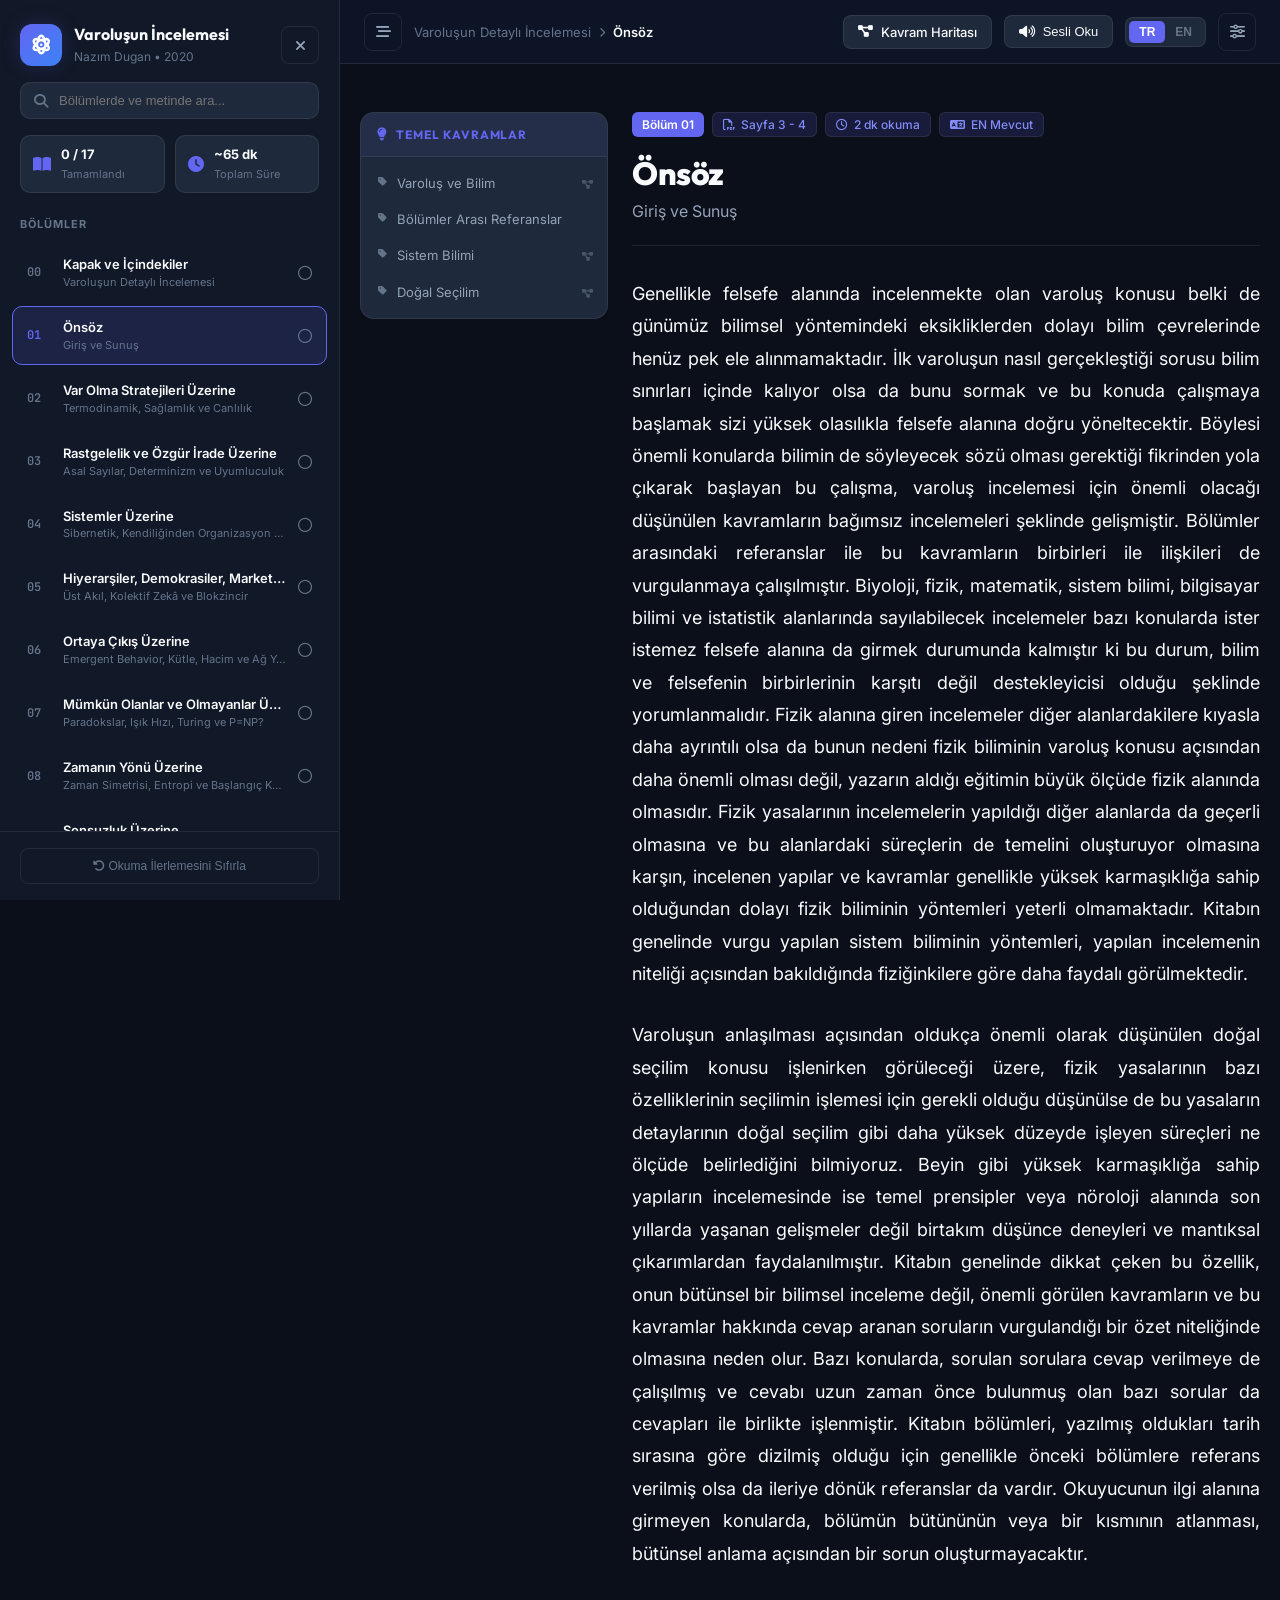
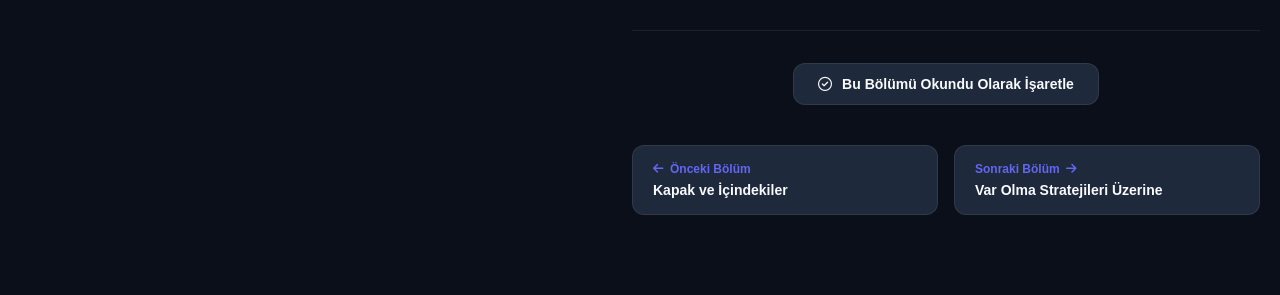
==== index.html @ cb20a388 "Add files via upload" ====
<!DOCTYPE html>
<html lang="tr" data-theme="dark" data-font="sans" data-width="standard">
<head>
  <meta charset="UTF-8">
  <meta name="viewport" content="width=device-width, initial-scale=1.0">
  <title>Varoluşun Detaylı İncelemesi — İnteraktif Okuyucu</title>

  <!-- Google Fonts -->
  <link rel="preconnect" href="https://fonts.googleapis.com">
  <link rel="preconnect" href="https://fonts.gstatic.com" crossorigin>
  <link href="https://fonts.googleapis.com/css2?family=Inter:wght@300;400;500;600;700&family=Literata:ital,wght@0,300;0,400;0,600;0,700;1,400&family=Outfit:wght@400;500;600;700;800&family=JetBrains+Mono:wght@400;500&display=swap" rel="stylesheet">
  
  <!-- FontAwesome Icons -->
  <link rel="stylesheet" href="https://cdnjs.cloudflare.com/ajax/libs/font-awesome/6.4.0/css/all.min.css">

  <link rel="stylesheet" href="style.css">
</head>
<body>

  <!-- Top Progress Bar -->
  <div id="read-progress-bar" class="read-progress-bar"></div>

  <div class="app-layout">
    <!-- Sidebar Navigation -->
    <aside id="sidebar" class="sidebar">
      <div class="sidebar-header">
        <div class="brand">
          <div class="brand-icon"><i class="fa-solid fa-atom"></i></div>
          <div class="brand-text">
            <h2>Varoluşun İncelemesi</h2>
            <span>Nazım Dugan &bull; 2020</span>
          </div>
        </div>
        <button id="close-sidebar-btn" class="icon-btn mobile-only" aria-label="Menüyü Kapat">
          <i class="fa-solid fa-xmark"></i>
        </button>
      </div>

      <!-- Search Input -->
      <div class="search-box">
        <i class="fa-solid fa-magnifying-glass search-icon"></i>
        <input type="text" id="search-input" placeholder="Bölümlerde ve metinde ara..." autocomplete="off">
        <button id="clear-search-btn" class="clear-btn hidden"><i class="fa-solid fa-circle-xmark"></i></button>
      </div>

      <!-- Global Reading Stats -->
      <div class="global-stats">
        <div class="stat-item">
          <i class="fa-solid fa-book-open"></i>
          <div>
            <strong id="completed-count">0 / 16</strong>
            <span>Tamamlandı</span>
          </div>
        </div>
        <div class="stat-item">
          <i class="fa-solid fa-clock"></i>
          <div>
            <strong id="total-time">~65 dk</strong>
            <span>Toplam Süre</span>
          </div>
        </div>
      </div>

      <!-- Chapter List -->
      <nav class="chapter-nav">
        <div class="nav-section-label">BÖLÜMLER</div>
        <ul id="chapter-list" class="chapter-list">
          <!-- Dynamically populated -->
        </ul>
      </nav>

      <!-- Sidebar Footer -->
      <div class="sidebar-footer">
        <button id="reset-progress-btn" class="footer-btn">
          <i class="fa-solid fa-rotate-left"></i> Okuma İlerlemesini Sıfırla
        </button>
      </div>
    </aside>

    <!-- Sidebar Overlay for Mobile -->
    <div id="sidebar-overlay" class="sidebar-overlay"></div>

    <!-- Main Content Area -->
    <main class="main-content">
      <!-- Top Control Bar -->
      <header class="top-bar">
        <div class="top-bar-left">
          <button id="toggle-sidebar-btn" class="icon-btn" title="Menüyü Aç/Kapat">
            <i class="fa-solid fa-bars-staggered"></i>
          </button>
          <div id="breadcrumbs" class="breadcrumbs">
            <span class="bc-book">Varoluşun Detaylı İncelemesi</span>
            <i class="fa-solid fa-chevron-right bc-sep"></i>
            <span id="bc-title" class="bc-active">Yükleniyor...</span>
          </div>
        </div>

        <div class="top-bar-right">
          <a id="graph-link-btn" href="graph.html" class="action-btn" title="Kavram Haritası">
            <i class="fa-solid fa-diagram-project"></i>
            <span class="btn-text">Kavram Haritası</span>
          </a>

          <!-- Text Speech Synthesis Reader -->
          <button id="tts-btn" class="action-btn tts-btn" title="Metni Sesli Oku">
            <i class="fa-solid fa-volume-high"></i>
            <span class="btn-text">Sesli Oku</span>
          </button>

          <!-- Language Switcher (For Chapters with EN) -->
          <div id="lang-switch-wrapper" class="lang-switch-wrapper hidden">
            <button id="lang-tr-btn" class="lang-btn active">TR</button>
            <button id="lang-en-btn" class="lang-btn">EN</button>
          </div>

          <!-- Reader Customizer Toggle Button -->
          <button id="toggle-settings-btn" class="icon-btn" title="Okuma Ayarları">
            <i class="fa-solid fa-sliders"></i>
          </button>
        </div>
      </header>

      <!-- Reader Settings Toolbar Drawer -->
      <div id="settings-toolbar" class="settings-toolbar hidden">
        <div class="setting-group">
          <label><i class="fa-solid fa-palette"></i> Tema</label>
          <div class="theme-options">
            <button class="theme-btn active" data-set-theme="dark" title="Koyu Tema">
              <span class="theme-preview dark"></span> Koyu
            </button>
            <button class="theme-btn" data-set-theme="light" title="Açık Tema">
              <span class="theme-preview light"></span> Açık
            </button>
            <button class="theme-btn" data-set-theme="sepia" title="Sepya Tema">
              <span class="theme-preview sepia"></span> Sepya
            </button>
          </div>
        </div>

        <div class="setting-group">
          <label><i class="fa-solid fa-font"></i> Yazı Tipi</label>
          <div class="font-options">
            <button class="font-btn active" data-set-font="sans">Sans</button>
            <button class="font-btn" data-set-font="serif">Serif</button>
            <button class="font-btn" data-set-font="mono">Mono</button>
          </div>
        </div>

        <div class="setting-group">
          <label><i class="fa-solid fa-text-height"></i> Yazı Boyutu</label>
          <div class="size-options">
            <button id="font-decrease-btn" class="size-btn" title="Küçült"><i class="fa-solid fa-minus"></i></button>
            <span id="font-size-label">18px</span>
            <button id="font-increase-btn" class="size-btn" title="Büyüt"><i class="fa-solid fa-plus"></i></button>
          </div>
        </div>

        <div class="setting-group">
          <label><i class="fa-solid fa-arrows-left-right"></i> Genişlik</label>
          <div class="width-options">
            <button class="width-btn" data-set-width="compact">Dar</button>
            <button class="width-btn active" data-set-width="standard">Normal</button>
            <button class="width-btn" data-set-width="wide">Geniş</button>
          </div>
        </div>
      </div>

      <!-- Reader Article Canvas -->
      <div class="reader-container">
        <!-- Core Concepts Side Pane -->
        <aside id="concepts-pane" class="concepts-pane">
          <div class="concepts-pane-inner">
            <div class="concepts-pane-header">
              <i class="fa-solid fa-lightbulb"></i>
              <span id="concepts-header-title">Temel Kavramlar</span>
            </div>
            <ul id="concepts-list" class="concepts-list">
              <!-- Concept items injected by app.js -->
            </ul>
          </div>
        </aside>

        <article id="article-view" class="article-view">
          <!-- Article Header -->
          <header class="article-header">
            <div class="article-meta-badges">
              <span id="art-chapter-num" class="badge badge-num">Bölüm 01</span>
              <span id="art-pages-badge" class="badge badge-pages"><i class="fa-regular fa-file-pdf"></i> Sayfa 3 - 4</span>
              <span id="art-time-badge" class="badge badge-time"><i class="fa-regular fa-clock"></i> 2 dk okuma</span>
              <span id="art-lang-badge" class="badge badge-lang hidden"><i class="fa-solid fa-language"></i> EN Mevcut</span>
            </div>

            <h1 id="art-title" class="art-title">Önsöz</h1>
            <p id="art-subtitle" class="art-subtitle">Giriş ve Sunuş</p>
          </header>

          <hr class="art-divider">

          <!-- Article Body -->
          <div id="art-body" class="art-body">
            <!-- Paragraphs rendered here -->
          </div>

          <!-- Chapter End Footer & Navigation -->
          <footer class="article-footer">
            <div class="mark-complete-wrapper">
              <button id="mark-complete-btn" class="mark-complete-btn">
                <i class="fa-regular fa-circle-check"></i> <span>Bu Bölümü Okundu Olarak İşaretle</span>
              </button>
            </div>

            <nav class="bottom-chapter-nav">
              <button id="prev-chapter-btn" class="nav-card prev-card">
                <span class="nav-dir"><i class="fa-solid fa-arrow-left"></i> Önceki Bölüm</span>
                <span id="prev-title" class="nav-card-title">Kapak ve İçindekiler</span>
              </button>
              
              <button id="next-chapter-btn" class="nav-card next-card">
                <span class="nav-dir">Sonraki Bölüm <i class="fa-solid fa-arrow-right"></i></span>
                <span id="next-title" class="nav-card-title">Var Olma Stratejileri Üzerine</span>
              </button>
            </nav>
          </footer>
        </article>
      </div>
    </main>
  </div>

  <script src="data.js"></script>
  <script src="graph.js"></script>
  <script src="app.js"></script>
</body>
</html>
---- style.css ----
/* ==========================================================================
   VAROLUŞ İNTERAKTİF OKUYUCU - DESİGN SYSTEM & STYLES
   ========================================================================== */

/* --- CSS Variables & Design Tokens --- */
:root {
  /* Fonts */
  --font-heading: 'Outfit', -apple-system, BlinkMacSystemFont, sans-serif;
  --font-sans: 'Inter', -apple-system, BlinkMacSystemFont, sans-serif;
  --font-serif: 'Literata', Georgia, serif;
  --font-mono: 'JetBrains Mono', monospace;

  /* Theme Defaults (Dark Space Navy) */
  --bg-app: #0B0F19;
  --bg-sidebar: #111827;
  --bg-card: #1E293B;
  --bg-card-hover: #334155;
  --bg-glass: rgba(15, 23, 42, 0.75);
  --bg-input: #1E293B;
  
  --border-color: rgba(255, 255, 255, 0.08);
  --border-hover: rgba(99, 102, 241, 0.4);

  --text-primary: #F8FAFC;
  --text-secondary: #94A3B8;
  --text-muted: #64748B;
  
  --accent-primary: #6366F1; /* Indigo */
  --accent-secondary: #3B82F6; /* Blue */
  --accent-glow: rgba(99, 102, 241, 0.25);
  --accent-success: #10B981;
  --accent-warning: #F59E0B;

  --badge-bg: rgba(99, 102, 241, 0.15);
  --badge-text: #818CF8;

  --sidebar-width: 340px;
  --reader-width: 760px;
  --reader-font-size: 18px;
  --reader-line-height: 1.8;

  --transition-fast: 0.15s ease;
  --transition-normal: 0.25s ease;
  --shadow-lg: 0 10px 30px -5px rgba(0, 0, 0, 0.5);
  --shadow-glow: 0 0 20px rgba(99, 102, 241, 0.2);
}

/* --- Theme Variations --- */

/* Light Mode */
[data-theme="light"] {
  --bg-app: #F8FAFC;
  --bg-sidebar: #FFFFFF;
  --bg-card: #F1F5F9;
  --bg-card-hover: #E2E8F0;
  --bg-glass: rgba(255, 255, 255, 0.85);
  --bg-input: #F1F5F9;

  --border-color: rgba(0, 0, 0, 0.08);
  --border-hover: rgba(99, 102, 241, 0.5);

  --text-primary: #0F172A;
  --text-secondary: #475569;
  --text-muted: #94A3B8;

  --accent-primary: #4F46E5;
  --accent-glow: rgba(79, 70, 229, 0.15);
  --badge-bg: rgba(79, 70, 229, 0.1);
  --badge-text: #4F46E5;

  --shadow-lg: 0 10px 30px -5px rgba(0, 0, 0, 0.08);
}

/* Sepia Mode */
[data-theme="sepia"] {
  --bg-app: #FBF0D9;
  --bg-sidebar: #F4E4C1;
  --bg-card: #EFE1BC;
  --bg-card-hover: #E4D4AB;
  --bg-glass: rgba(251, 240, 217, 0.88);
  --bg-input: #EFE1BC;

  --border-color: rgba(92, 64, 40, 0.12);
  --border-hover: rgba(180, 83, 9, 0.4);

  --text-primary: #432818;
  --text-secondary: #603813;
  --text-muted: #8F6A44;

  --accent-primary: #B45309;
  --accent-glow: rgba(180, 83, 9, 0.15);
  --badge-bg: rgba(180, 83, 9, 0.12);
  --badge-text: #B45309;

  --shadow-lg: 0 10px 30px -5px rgba(67, 40, 24, 0.1);
}

/* Font Selection Override */
body[data-font="sans"] .art-body { font-family: var(--font-sans); }
body[data-font="serif"] .art-body { font-family: var(--font-serif); }
body[data-font="mono"] .art-body { font-family: var(--font-mono); }

/* Width Selection Override */
html[data-width="compact"] { --reader-width: 640px; }
html[data-width="standard"] { --reader-width: 760px; }
html[data-width="wide"] { --reader-width: 960px; }

/* --- Base & Reset --- */
* {
  box-sizing: border-box;
  margin: 0;
  padding: 0;
}

html {
  min-height: 100%;
  scroll-behavior: smooth;
}

body {
  min-height: 100vh;
  background-color: var(--bg-app);
  color: var(--text-primary);
  font-family: var(--font-sans);
  overflow-x: hidden;
  transition: background-color var(--transition-normal), color var(--transition-normal);
}

/* Custom Scrollbar */
::-webkit-scrollbar {
  width: 8px;
  height: 8px;
}
::-webkit-scrollbar-track {
  background: transparent;
}
::-webkit-scrollbar-thumb {
  background: rgba(148, 163, 184, 0.25);
  border-radius: 4px;
}
::-webkit-scrollbar-thumb:hover {
  background: rgba(148, 163, 184, 0.45);
}

/* --- Progress Bar --- */
.read-progress-bar {
  position: fixed;
  top: 0;
  left: 0;
  height: 3px;
  width: 0%;
  background: linear-gradient(90deg, var(--accent-primary), #EC4899);
  z-index: 9999;
  transition: width 0.1s ease-out;
  box-shadow: 0 0 10px var(--accent-primary);
}

/* --- App Layout --- */
.app-layout {
  display: flex;
  min-height: 100vh;
}

/* --- Sidebar --- */
.sidebar {
  width: var(--sidebar-width);
  background-color: var(--bg-sidebar);
  border-right: 1px solid var(--border-color);
  display: flex;
  flex-direction: column;
  position: fixed;
  top: 0;
  bottom: 0;
  left: 0;
  z-index: 100;
  transition: transform var(--transition-normal);

}

.sidebar-header {
  padding: 24px 20px 16px;
  display: flex;
  align-items: center;
  justify-content: space-between;
}

.brand {
  display: flex;
  align-items: center;
  gap: 12px;
}

.brand-icon {
  width: 42px;
  height: 42px;
  border-radius: 12px;
  background: linear-gradient(135deg, var(--accent-primary), var(--accent-secondary));
  display: flex;
  align-items: center;
  justify-content: center;
  color: #FFF;
  font-size: 20px;
  box-shadow: var(--shadow-glow);
}

.brand-text h2 {
  font-family: var(--font-heading);
  font-size: 16px;
  font-weight: 700;
  line-height: 1.2;
}

.brand-text span {
  font-size: 12px;
  color: var(--text-muted);
}

/* Search Box */
.search-box {
  position: relative;
  margin: 0 20px 16px;
}

.search-icon {
  position: absolute;
  left: 14px;
  top: 50%;
  transform: translateY(-50%);
  color: var(--text-muted);
  font-size: 14px;
}

.search-box input {
  width: 100%;
  padding: 10px 36px 10px 38px;
  background-color: var(--bg-input);
  border: 1px solid var(--border-color);
  border-radius: 10px;
  color: var(--text-primary);
  font-size: 13px;
  outline: none;
  transition: border-color var(--transition-fast), box-shadow var(--transition-fast);
}

.search-box input:focus {
  border-color: var(--accent-primary);
  box-shadow: 0 0 0 3px var(--accent-glow);
}

.clear-btn {
  position: absolute;
  right: 12px;
  top: 50%;
  transform: translateY(-50%);
  background: none;
  border: none;
  color: var(--text-muted);
  cursor: pointer;
}

.clear-btn.hidden { display: none; }

/* Global Stats */
.global-stats {
  display: grid;
  grid-template-columns: 1fr 1fr;
  gap: 10px;
  margin: 0 20px 16px;
}

.stat-item {
  background-color: var(--bg-card);
  border: 1px solid var(--border-color);
  padding: 10px 12px;
  border-radius: 10px;
  display: flex;
  align-items: center;
  gap: 10px;
}

.stat-item i {
  color: var(--accent-primary);
  font-size: 16px;
}

.stat-item strong {
  display: block;
  font-size: 13px;
  font-weight: 700;
}

.stat-item span {
  font-size: 11px;
  color: var(--text-muted);
}

/* Chapter Navigation List */
.chapter-nav {
  flex: 1;
  overflow-y: auto;
  padding: 0 12px 20px;
}

.nav-section-label {
  font-size: 11px;
  font-weight: 700;
  letter-spacing: 1px;
  color: var(--text-muted);
  padding: 8px 8px 12px;
}

.chapter-list {
  list-style: none;
  display: flex;
  flex-direction: column;
  gap: 4px;
}

.chapter-item {
  display: flex;
  align-items: center;
  gap: 12px;
  padding: 12px 14px;
  border-radius: 10px;
  cursor: pointer;
  border: 1px solid transparent;
  transition: all var(--transition-fast);
}

.chapter-item:hover {
  background-color: var(--bg-card-hover);
  border-color: var(--border-color);
}

.chapter-item.active {
  background-color: var(--badge-bg);
  border-color: var(--accent-primary);
}

.chap-num {
  font-family: var(--font-mono);
  font-size: 12px;
  font-weight: 600;
  color: var(--text-muted);
  min-width: 24px;
}

.chapter-item.active .chap-num {
  color: var(--accent-primary);
}

.chap-info {
  flex: 1;
  min-width: 0;
}

.chap-title {
  font-size: 13px;
  font-weight: 600;
  line-height: 1.3;
  white-space: nowrap;
  overflow: hidden;
  text-overflow: ellipsis;
}

.chap-sub {
  font-size: 11px;
  color: var(--text-muted);
  white-space: nowrap;
  overflow: hidden;
  text-overflow: ellipsis;
  margin-top: 2px;
}

.chap-status {
  font-size: 14px;
  color: var(--text-muted);
}

.chapter-item.completed .chap-status {
  color: var(--accent-success);
}

/* Sidebar Footer */
.sidebar-footer {
  padding: 16px 20px;
  border-top: 1px solid var(--border-color);
}

.footer-btn {
  width: 100%;
  padding: 10px;
  background: transparent;
  border: 1px solid var(--border-color);
  border-radius: 8px;
  color: var(--text-muted);
  font-size: 12px;
  cursor: pointer;
  transition: all var(--transition-fast);
}

.footer-btn:hover {
  background-color: var(--bg-card);
  color: var(--text-primary);
}

/* Mobile Overlay */
.sidebar-overlay {
  position: fixed;
  inset: 0;
  background-color: rgba(0, 0, 0, 0.6);
  backdrop-filter: blur(4px);
  z-index: 95;
  opacity: 0;
  pointer-events: none;
  transition: opacity var(--transition-normal);
}

.sidebar-overlay.active {
  opacity: 1;
  pointer-events: auto;
}

/* --- Main Content --- */
.main-content {
  flex: 1;
  margin-left: var(--sidebar-width);
  display: flex;
  flex-direction: column;
  min-width: 0;
}

/* Top Bar */
.top-bar {
  height: 64px;
  background-color: var(--bg-glass);
  backdrop-filter: blur(12px);
  border-bottom: 1px solid var(--border-color);
  display: flex;
  align-items: center;
  justify-content: space-between;
  padding: 0 24px;
  position: sticky;
  top: 0;
  z-index: 90;
}

.top-bar-left, .top-bar-right {
  display: flex;
  align-items: center;
  gap: 12px;
}

.icon-btn {
  width: 38px;
  height: 38px;
  border-radius: 8px;
  background: transparent;
  border: 1px solid var(--border-color);
  color: var(--text-secondary);
  font-size: 15px;
  cursor: pointer;
  display: flex;
  align-items: center;
  justify-content: center;
  transition: all var(--transition-fast);
}

.icon-btn:hover {
  background-color: var(--bg-card-hover);
  color: var(--text-primary);
  border-color: var(--border-hover);
}

.breadcrumbs {
  display: flex;
  align-items: center;
  gap: 8px;
  font-size: 13px;
  color: var(--text-muted);
}

.bc-sep {
  font-size: 10px;
}

.bc-active {
  color: var(--text-primary);
  font-weight: 600;
}

/* Action Buttons */
.action-btn {
  padding: 8px 14px;
  border-radius: 8px;
  background-color: var(--bg-card);
  border: 1px solid var(--border-color);
  color: var(--text-primary);
  font-size: 13px;
  font-weight: 500;
  cursor: pointer;
  display: flex;
  align-items: center;
  gap: 8px;
  transition: all var(--transition-fast);
}

.action-btn:hover {
  background-color: var(--bg-card-hover);
  border-color: var(--accent-primary);
}

.tts-btn.playing {
  background-color: var(--accent-primary);
  color: #FFF;
  border-color: var(--accent-primary);
  box-shadow: var(--shadow-glow);
}

/* Language Switcher */
.lang-switch-wrapper {
  display: flex;
  background-color: var(--bg-input);
  border: 1px solid var(--border-color);
  border-radius: 8px;
  padding: 3px;
}

.lang-btn {
  padding: 4px 10px;
  border: none;
  background: transparent;
  color: var(--text-muted);
  font-size: 12px;
  font-weight: 600;
  border-radius: 5px;
  cursor: pointer;
  transition: all var(--transition-fast);
}

.lang-btn.active {
  background-color: var(--accent-primary);
  color: #FFF;
}

.hidden { display: none !important; }

/* --- Reader Settings Toolbar Drawer --- */
.settings-toolbar {
  background-color: var(--bg-card);
  border-bottom: 1px solid var(--border-color);
  padding: 16px 24px;
  display: flex;
  flex-wrap: wrap;
  gap: 24px;
  animation: slideDown 0.2s ease-out;
}

@keyframes slideDown {
  from { opacity: 0; transform: translateY(-10px); }
  to { opacity: 1; transform: translateY(0); }
}

.setting-group {
  display: flex;
  flex-direction: column;
  gap: 8px;
}

.setting-group label {
  font-size: 12px;
  font-weight: 600;
  color: var(--text-muted);
  display: flex;
  align-items: center;
  gap: 6px;
}

.theme-options, .font-options, .width-options {
  display: flex;
  gap: 6px;
}

.theme-btn, .font-btn, .width-btn, .size-btn {
  padding: 6px 12px;
  background-color: var(--bg-input);
  border: 1px solid var(--border-color);
  border-radius: 6px;
  color: var(--text-secondary);
  font-size: 12px;
  font-weight: 500;
  cursor: pointer;
  display: flex;
  align-items: center;
  gap: 6px;
  transition: all var(--transition-fast);
}

.theme-btn:hover, .font-btn:hover, .width-btn:hover, .size-btn:hover {
  background-color: var(--bg-card-hover);
  color: var(--text-primary);
}

.theme-btn.active, .font-btn.active, .width-btn.active {
  border-color: var(--accent-primary);
  color: var(--accent-primary);
  background-color: var(--badge-bg);
}

.theme-preview {
  width: 12px;
  height: 12px;
  border-radius: 50%;
  display: inline-block;
  border: 1px solid rgba(255,255,255,0.2);
}
.theme-preview.dark { background: #0B0F19; }
.theme-preview.light { background: #FFFFFF; }
.theme-preview.sepia { background: #FBF0D9; }

.size-options {
  display: flex;
  align-items: center;
  gap: 10px;
}

/* --- Reader Canvas --- */
.reader-container {
  flex: 1;
  padding: 40px 24px 80px;
  display: flex;
  justify-content: center;
}

.article-view {
  width: 100%;
  max-width: var(--reader-width);
  transition: max-width var(--transition-normal);
}

/* Article Header */
.article-header {
  margin-bottom: 24px;
}

.article-meta-badges {
  display: flex;
  flex-wrap: wrap;
  gap: 8px;
  margin-bottom: 16px;
}

.badge {
  padding: 4px 10px;
  border-radius: 6px;
  font-size: 12px;
  font-weight: 500;
  display: inline-flex;
  align-items: center;
  gap: 6px;
}

.badge-num {
  background-color: var(--accent-primary);
  color: #FFF;
  font-weight: 600;
}

.badge-pages, .badge-time, .badge-lang {
  background-color: var(--badge-bg);
  color: var(--badge-text);
  border: 1px solid var(--border-color);
}

.art-title {
  font-family: var(--font-heading);
  font-size: 32px;
  font-weight: 800;
  line-height: 1.25;
  letter-spacing: -0.5px;
  margin-bottom: 8px;
}

.art-subtitle {
  font-size: 16px;
  color: var(--text-secondary);
  font-weight: 400;
}

.art-divider {
  border: none;
  height: 1px;
  background: var(--border-color);
  margin: 24px 0 32px;
}

/* Article Body Typography */
.art-body {
  font-size: var(--reader-font-size);
  line-height: var(--reader-line-height);
  color: var(--text-primary);
}

.art-body p {
  margin-bottom: 1.6em;
  text-align: justify;
  hyphens: auto;
  scroll-margin-top: 90px;
}

.art-body p.highlight {
  background-color: rgba(245, 158, 11, 0.2);
  border-left: 3px solid var(--accent-warning);
  padding: 10px 14px;
  border-radius: 4px;
}

.art-body hr {
  border: none;
  height: 1px;
  background: var(--border-color);
  margin: 2em 0;
}

.search-match {
  background-color: rgba(245, 158, 11, 0.4);
  color: inherit;
  padding: 2px 4px;
  border-radius: 3px;
}

/* Footnotes Styling */
.footnote-block {
  margin-top: 2em;
  padding-top: 1.5em;
  border-top: 1px solid var(--border-color);
  font-size: 0.9em;
  color: var(--text-secondary);
}

/* Article Footer & Nav Cards */
.article-footer {
  margin-top: 60px;
  padding-top: 32px;
  border-top: 1px solid var(--border-color);
}

.mark-complete-wrapper {
  display: flex;
  justify-content: center;
  margin-bottom: 40px;
}

.mark-complete-btn {
  padding: 12px 24px;
  border-radius: 12px;
  background-color: var(--bg-card);
  border: 1px solid var(--border-color);
  color: var(--text-primary);
  font-size: 14px;
  font-weight: 600;
  cursor: pointer;
  display: flex;
  align-items: center;
  gap: 10px;
  transition: all var(--transition-normal);
}

.mark-complete-btn:hover {
  border-color: var(--accent-success);
  background-color: var(--bg-card-hover);
  color: var(--accent-success);
}

.mark-complete-btn.completed {
  background-color: var(--accent-success);
  color: #FFF;
  border-color: var(--accent-success);
  box-shadow: 0 4px 20px rgba(16, 185, 129, 0.3);
}

.bottom-chapter-nav {
  display: grid;
  grid-template-columns: 1fr 1fr;
  gap: 16px;
}

.nav-card {
  padding: 16px 20px;
  background-color: var(--bg-card);
  border: 1px solid var(--border-color);
  border-radius: 12px;
  text-align: left;
  cursor: pointer;
  transition: all var(--transition-fast);
  display: flex;
  flex-direction: column;
  gap: 6px;
}

.nav-card:hover {
  background-color: var(--bg-card-hover);
  border-color: var(--accent-primary);
  transform: translateY(-2px);
}

.nav-card.next-card {
  text-align: right;
}

.nav-dir {
  font-size: 12px;
  font-weight: 600;
  color: var(--accent-primary);
  display: flex;
  align-items: center;
  gap: 6px;
}

.next-card .nav-dir {
  justify-content: flex-end;
}

.nav-card-title {
  font-size: 14px;
  font-weight: 600;
  color: var(--text-primary);
  white-space: nowrap;
  overflow: hidden;
  text-overflow: ellipsis;
}

/* --- Responsive Styles --- */
@media (max-width: 900px) {
  :root {
    --sidebar-width: 300px;
  }

  .sidebar {
    transform: translateX(-100%);
  }

  .sidebar.active {
    transform: translateX(0);
  }

  .main-content {
    margin-left: 0;
  }

  .mobile-only {
    display: flex !important;
  }

  .top-bar {
    padding: 0 16px;
  }

  .art-title {
    font-size: 24px;
  }

  .bottom-chapter-nav {
    grid-template-columns: 1fr;
  }
}

/* ==========================================================================
   CORE CONCEPTS PANE
   ========================================================================== */

/* Reader layout: article + concepts float side by side on large screens */
.reader-container {
  position: relative;
  display: flex;
  align-items: flex-start;
  gap: 24px;
  max-width: calc(var(--reader-width) + 280px + 24px);
  margin: 0 auto;
  padding: 48px 20px 80px;
}

.article-view {
  flex: 1;
  min-width: 0;
  max-width: var(--reader-width);
}

/* Sticky side panel */
.concepts-pane {
  width: 248px;
  flex-shrink: 0;
  position: sticky;
  top: 80px;
  max-height: calc(100vh - 120px);
  overflow: hidden;
  transition: opacity var(--transition-normal);
}

.concepts-pane.hidden {
  display: none;
}

.concepts-pane-inner {
  background: var(--bg-card);
  border: 1px solid var(--border-color);
  border-radius: 14px;
  overflow: hidden;
  max-height: calc(100vh - 120px);
  display: flex;
  flex-direction: column;
  box-shadow: var(--shadow-lg);
}

.concepts-pane-header {
  display: flex;
  align-items: center;
  gap: 8px;
  padding: 14px 16px;
  font-family: var(--font-heading);
  font-size: 12px;
  font-weight: 700;
  letter-spacing: 0.08em;
  text-transform: uppercase;
  color: var(--accent-primary);
  background: rgba(99, 102, 241, 0.08);
  border-bottom: 1px solid var(--border-color);
  flex-shrink: 0;
}

.concepts-pane-header i {
  font-size: 13px;
}

.concepts-list {
  list-style: none;
  margin: 0;
  padding: 8px 0;
  overflow-y: auto;
  flex: 1;
  scrollbar-width: thin;
  scrollbar-color: var(--border-color) transparent;
}

.concept-item {
  display: flex;
  align-items: flex-start;
  gap: 10px;
  padding: 9px 14px;
  cursor: pointer;
  font-size: 13px;
  line-height: 1.4;
  color: var(--text-secondary);
  border-left: 3px solid transparent;
  transition: background var(--transition-fast), color var(--transition-fast), border-color var(--transition-fast);
}

.concept-item i {
  margin-top: 2px;
  font-size: 10px;
  color: var(--text-muted);
  flex-shrink: 0;
  transition: color var(--transition-fast);
}

.concept-item:hover {
  background: var(--bg-card-hover);
  color: var(--text-primary);
  border-left-color: var(--accent-secondary);
}

.concept-item:hover i {
  color: var(--accent-secondary);
}

.concept-item.active {
  background: rgba(99, 102, 241, 0.12);
  color: var(--text-primary);
  border-left-color: var(--accent-primary);
  font-weight: 600;
}

.concept-item.active i {
  color: var(--accent-primary);
}

/* Paragraph highlight flash when concept is clicked */
@keyframes conceptFlash {
  0%   { background-color: rgba(99, 102, 241, 0.22); border-radius: 6px; }
  70%  { background-color: rgba(99, 102, 241, 0.10); }
  100% { background-color: transparent; border-radius: 0; }
}

.art-body p.concept-highlight {
  animation: conceptFlash 1.8s ease forwards;
}

/* --- Responsive: collapse pane to horizontal strip on narrow screens --- */
@media (max-width: 1140px) {
  .reader-container {
    flex-direction: column;
    max-width: var(--reader-width);
    padding: 32px 20px 80px;
  }

  .concepts-pane {
    width: 100%;
    position: static;
    max-height: none;
    order: -1; /* show before article */
  }

  .concepts-pane-inner {
    max-height: none;
  }

  .concepts-list {
    display: flex;
    flex-wrap: wrap;
    gap: 4px;
    padding: 10px 12px;
    overflow-y: visible;
  }

  .concept-item {
    padding: 6px 12px;
    border-radius: 20px;
    border-left: none;
    border: 1px solid var(--border-color);
    font-size: 12px;
    background: var(--bg-card);
    flex-shrink: 0;
  }

  .concept-item:hover,
  .concept-item.active {
    border-color: var(--accent-primary);
    border-left-color: var(--accent-primary);
  }
}


/* Concept map links */
a.action-btn { text-decoration: none; }
.concept-item .graph-link { margin-left: auto; padding-left: 10px; color: var(--text-muted); opacity: .6; text-decoration: none; }
.concept-item .graph-link:hover { opacity: 1; color: var(--accent-primary); }
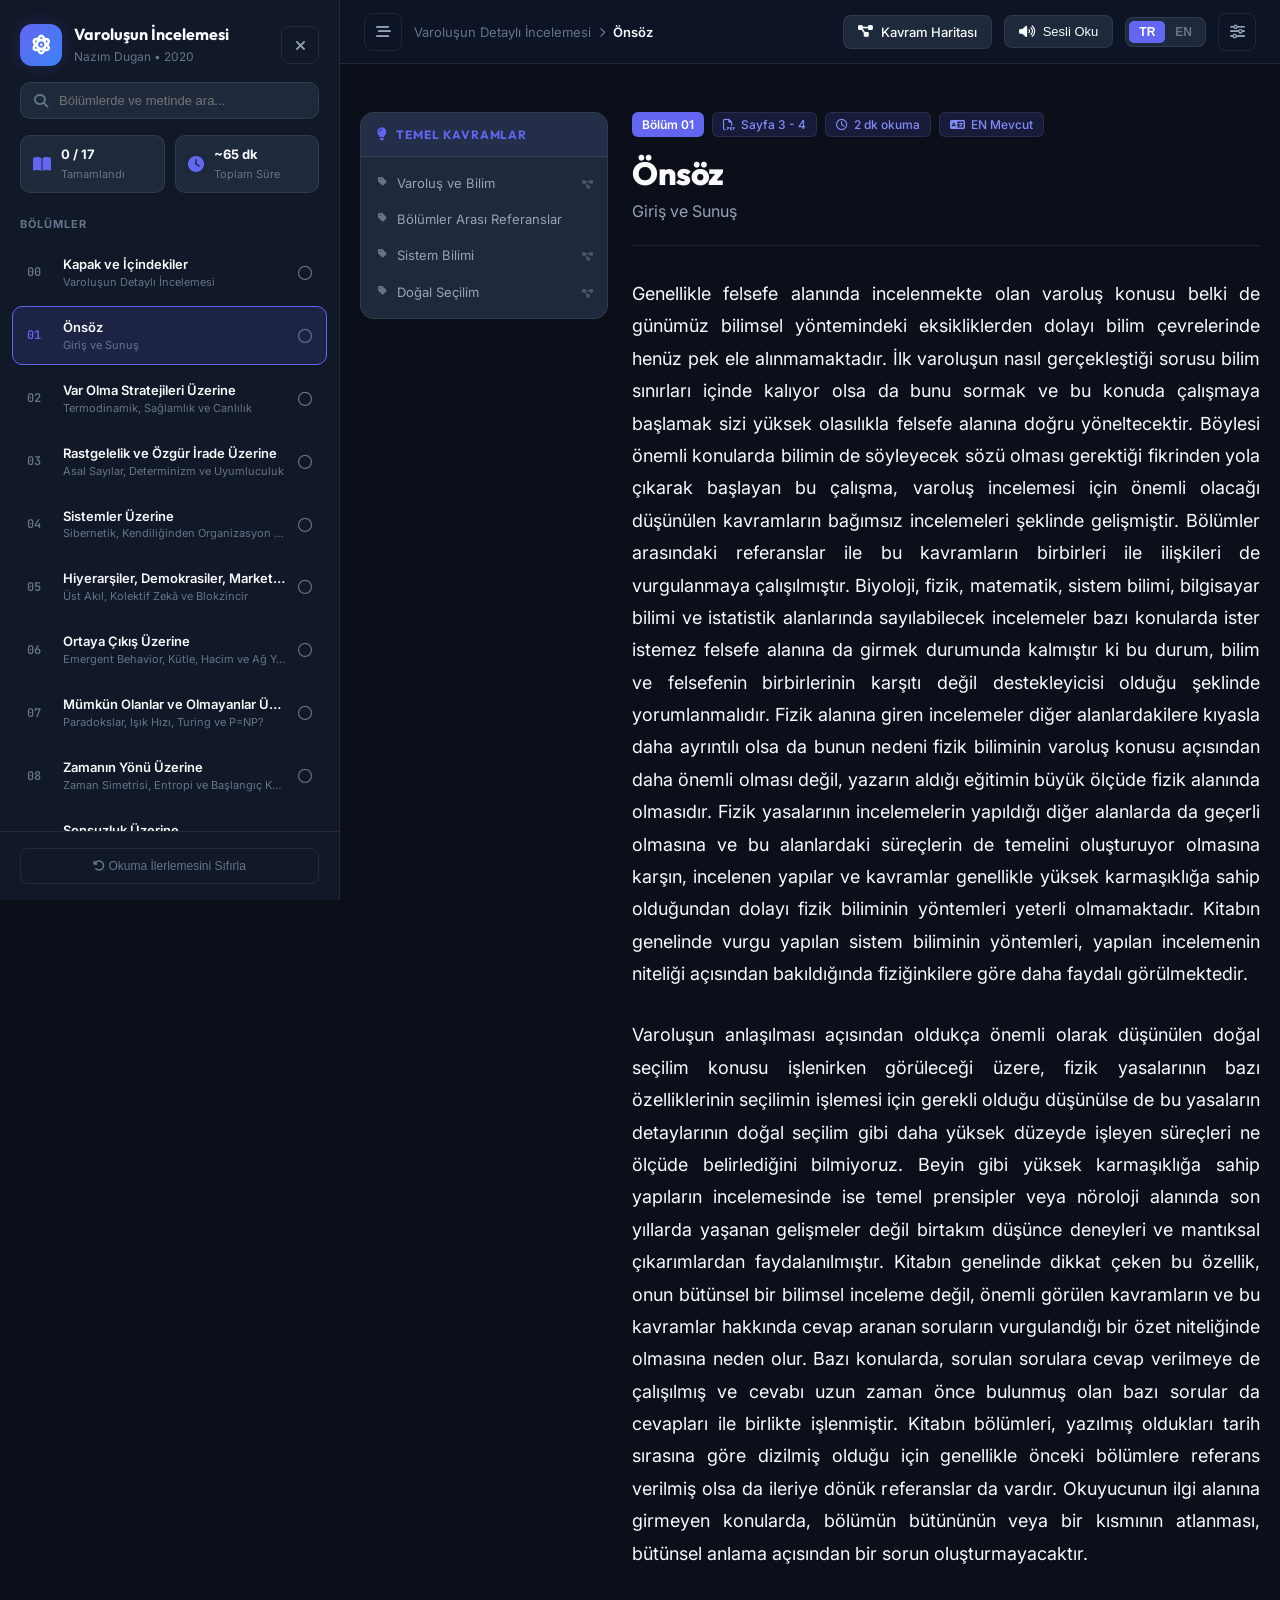
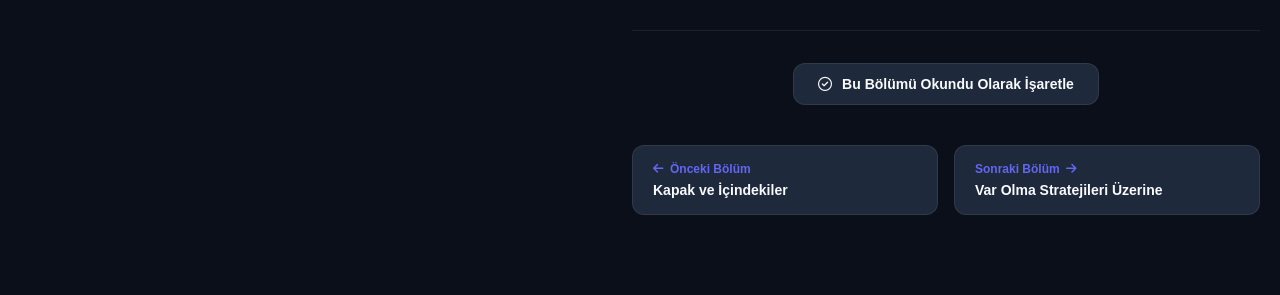
==== commit b15e7c8e: "Add files via upload" ====
--- a/index.html
+++ b/index.html
@@ -2,7 +2,7 @@
 <html lang="tr" data-theme="dark" data-font="sans" data-width="standard">
 <head>
   <meta charset="UTF-8">
-  <meta name="viewport" content="width=device-width, initial-scale=1.0">
+  <meta name="viewport" content="width=device-width, initial-scale=1.0, viewport-fit=cover">
   <title>Varoluşun Detaylı İncelemesi — İnteraktif Okuyucu</title>
 
   <!-- Google Fonts -->
--- a/style.css
+++ b/style.css
@@ -1044,3 +1044,44 @@
 a.action-btn { text-decoration: none; }
 .concept-item .graph-link { margin-left: auto; padding-left: 10px; color: var(--text-muted); opacity: .6; text-decoration: none; }
 .concept-item .graph-link:hover { opacity: 1; color: var(--accent-primary); }
+
+
+/* ==========================================================================
+   MOBILE FIT FIX — keep the top bar and page inside the screen width
+   ========================================================================== */
+html, body { max-width: 100%; overflow-x: hidden; }
+.app-layout, .main-content, .reader-container, .article-view { max-width: 100%; min-width: 0; }
+
+/* Long words / URLs / wide elements never push the page wider than the screen */
+.art-body, .art-title, .art-subtitle { overflow-wrap: anywhere; word-break: normal; }
+.art-body img, .art-body table, .art-body pre, .art-body iframe, .art-body svg { max-width: 100%; }
+.art-body pre, .art-body table { overflow-x: auto; display: block; }
+
+/* Top bar: left side may shrink, right side never gets pushed out */
+.top-bar-left { flex: 1 1 auto; min-width: 0; }
+.top-bar-right { flex: 0 0 auto; }
+.breadcrumbs { min-width: 0; flex: 1 1 auto; overflow: hidden; white-space: nowrap; }
+.bc-book, .bc-sep { flex: 0 0 auto; }
+.bc-active { min-width: 0; overflow: hidden; text-overflow: ellipsis; white-space: nowrap; }
+
+@media (max-width: 900px) {
+  .top-bar { padding: 0 10px; gap: 8px; }
+  .top-bar-left, .top-bar-right { gap: 6px; }
+
+  /* Buttons become icon-only */
+  .action-btn { padding: 0; width: 38px; height: 38px; justify-content: center; }
+  .action-btn .btn-text { display: none; }
+
+  /* Hide the book name, keep only the chapter title (it truncates with …) */
+  .bc-book, .bc-sep { display: none; }
+
+  .reader-container { padding-left: 16px; padding-right: 16px; }
+  .settings-toolbar { padding: 14px 16px; gap: 16px; }
+}
+
+@media (max-width: 420px) {
+  .icon-btn { width: 34px; height: 34px; }
+  .action-btn { width: 34px; height: 34px; }
+  .lang-btn { padding: 4px 8px; }
+  .reader-container { padding-left: 14px; padding-right: 14px; }
+}
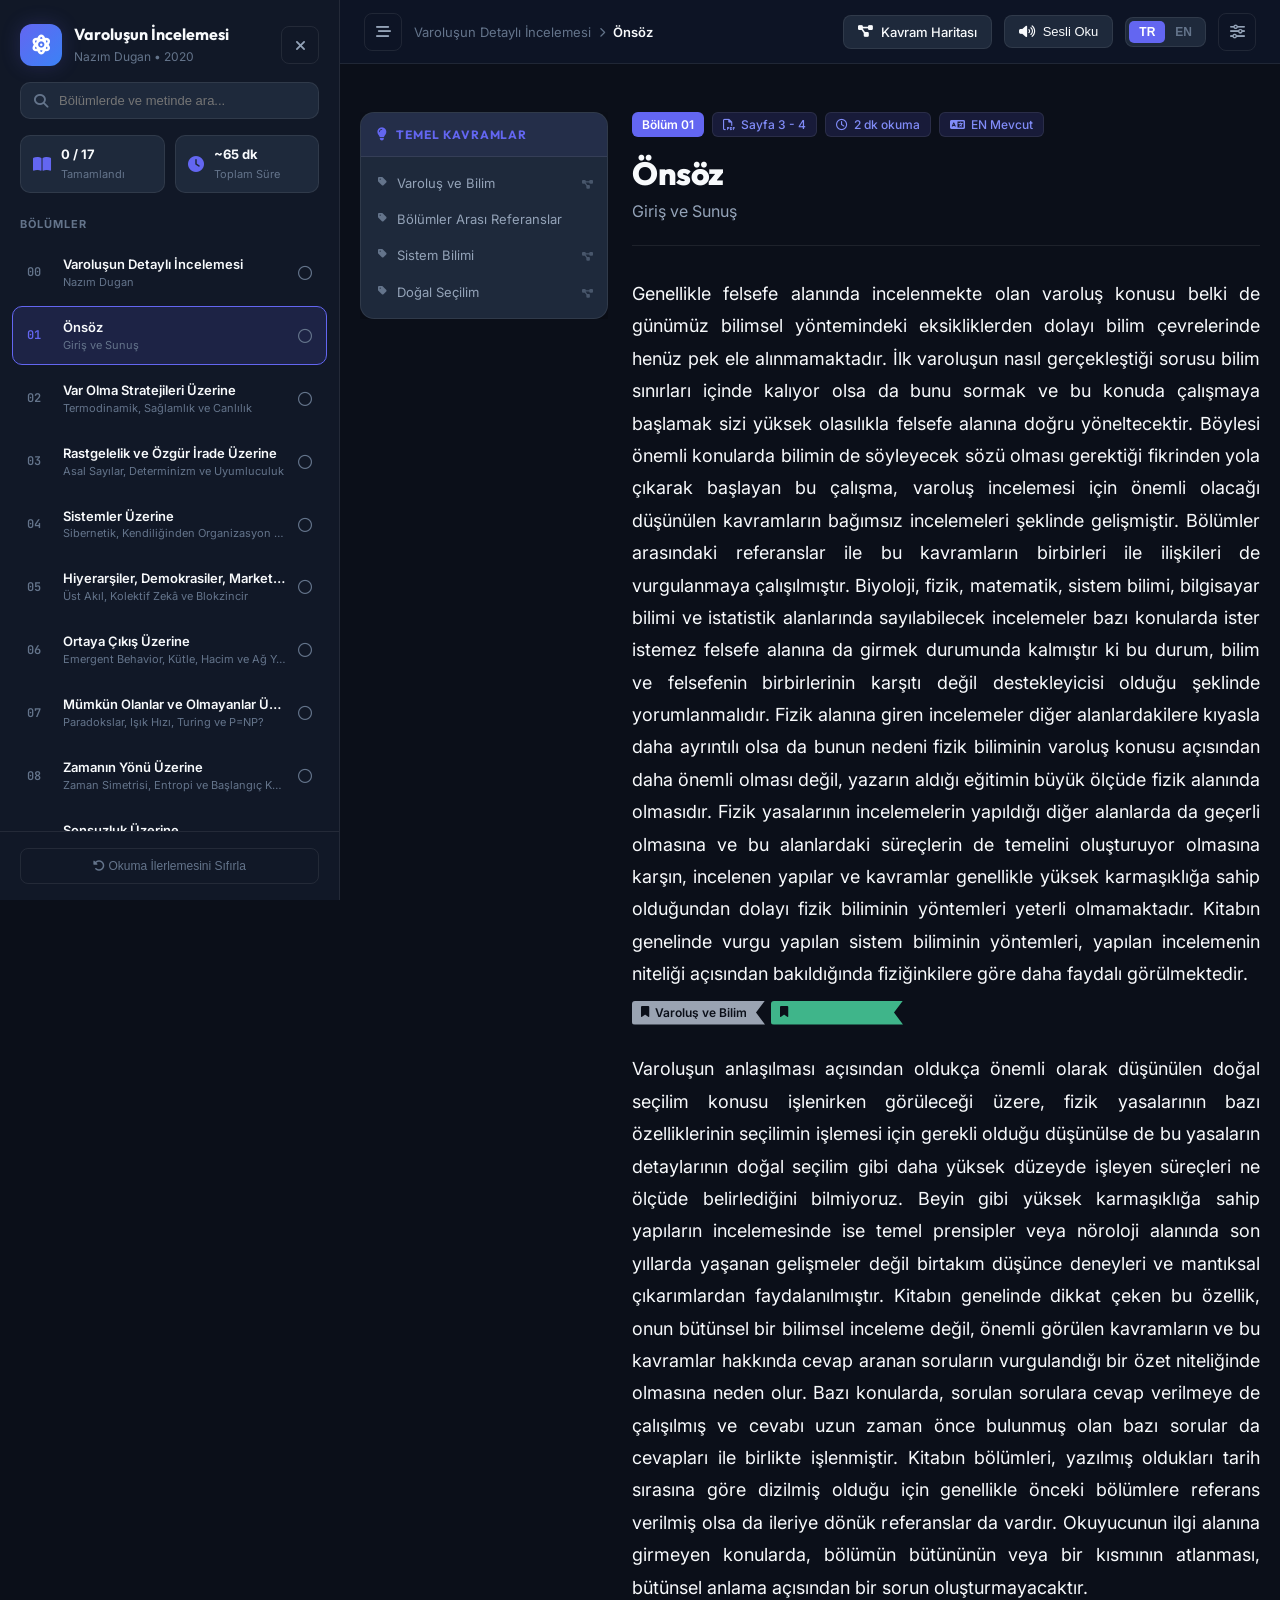
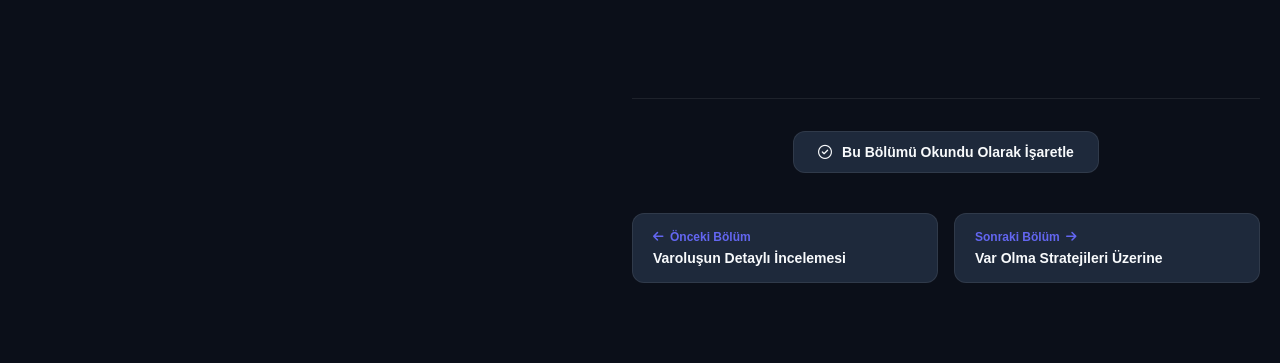
==== commit 837243e1: "Add files via upload" ====
--- a/index.html
+++ b/index.html
@@ -27,11 +27,11 @@
         <div class="brand">
           <div class="brand-icon"><i class="fa-solid fa-atom"></i></div>
           <div class="brand-text">
-            <h2>Varoluşun İncelemesi</h2>
+            <h2 id="sidebar-book-title">Varoluşun İncelemesi</h2>
             <span>Nazım Dugan &bull; 2020</span>
           </div>
         </div>
-        <button id="close-sidebar-btn" class="icon-btn mobile-only" aria-label="Menüyü Kapat">
+        <button id="close-sidebar-btn" class="icon-btn mobile-only" aria-label="Menüyü Kapat" title="Menüyü Kapat">
           <i class="fa-solid fa-xmark"></i>
         </button>
       </div>
@@ -49,21 +49,21 @@
           <i class="fa-solid fa-book-open"></i>
           <div>
             <strong id="completed-count">0 / 16</strong>
-            <span>Tamamlandı</span>
+            <span id="stat-completed-label">Tamamlandı</span>
           </div>
         </div>
         <div class="stat-item">
           <i class="fa-solid fa-clock"></i>
           <div>
             <strong id="total-time">~65 dk</strong>
-            <span>Toplam Süre</span>
+            <span id="stat-time-label">Toplam Süre</span>
           </div>
         </div>
       </div>
 
       <!-- Chapter List -->
       <nav class="chapter-nav">
-        <div class="nav-section-label">BÖLÜMLER</div>
+        <div id="nav-section-label" class="nav-section-label">BÖLÜMLER</div>
         <ul id="chapter-list" class="chapter-list">
           <!-- Dynamically populated -->
         </ul>
@@ -72,7 +72,7 @@
       <!-- Sidebar Footer -->
       <div class="sidebar-footer">
         <button id="reset-progress-btn" class="footer-btn">
-          <i class="fa-solid fa-rotate-left"></i> Okuma İlerlemesini Sıfırla
+          <i class="fa-solid fa-rotate-left"></i> <span id="reset-progress-text">Okuma İlerlemesini Sıfırla</span>
         </button>
       </div>
     </aside>
@@ -89,7 +89,7 @@
             <i class="fa-solid fa-bars-staggered"></i>
           </button>
           <div id="breadcrumbs" class="breadcrumbs">
-            <span class="bc-book">Varoluşun Detaylı İncelemesi</span>
+            <span id="bc-book" class="bc-book">Varoluşun Detaylı İncelemesi</span>
             <i class="fa-solid fa-chevron-right bc-sep"></i>
             <span id="bc-title" class="bc-active">Yükleniyor...</span>
           </div>
--- a/style.css
+++ b/style.css
@@ -1049,7 +1049,9 @@
 /* ==========================================================================
    MOBILE FIT FIX — keep the top bar and page inside the screen width
    ========================================================================== */
-html, body { max-width: 100%; overflow-x: hidden; }
+html, body { max-width: 100%; }
+/* 'clip' (not 'hidden') so the page keeps scrolling on the viewport and the sticky top bar keeps working */
+body { overflow-x: clip; }
 .app-layout, .main-content, .reader-container, .article-view { max-width: 100%; min-width: 0; }
 
 /* Long words / URLs / wide elements never push the page wider than the screen */
@@ -1085,3 +1087,59 @@
   .lang-btn { padding: 4px 8px; }
   .reader-container { padding-left: 14px; padding-right: 14px; }
 }
+
+
+/* Phones only: main reading text 2px smaller than the chosen size (default 18px -> 16px) */
+@media (max-width: 600px) {
+  .art-body { font-size: calc(var(--reader-font-size) - 2px); }
+}
+
+
+/* ==========================================================================
+   BOOKMARKS — inverse links from a paragraph to its concept-map nodes
+   ========================================================================== */
+.bookmark-row {
+  display: flex;
+  flex-wrap: wrap;
+  gap: 6px;
+  margin-top: 10px;
+  line-height: 1;
+  font-family: var(--font-sans);
+  user-select: none;
+}
+
+.bookmark {
+  --bm: #9aa3b2;
+  --bm-text: #fff;
+  display: inline-flex;
+  align-items: center;
+  gap: 6px;
+  max-width: 100%;
+  padding: 6px 18px 6px 9px;
+  background: var(--bm);
+  color: var(--bm-text);
+  font-size: 12px;
+  font-weight: 600;
+  text-decoration: none;
+  /* ribbon end with a V notch */
+  clip-path: polygon(0 0, 100% 0, calc(100% - 9px) 50%, 100% 100%, 0 100%);
+  border-radius: 3px 0 0 3px;
+  transition: filter var(--transition-fast), transform var(--transition-fast);
+}
+
+.bookmark i { font-size: 11px; flex: 0 0 auto; }
+.bookmark span { min-width: 0; overflow: hidden; text-overflow: ellipsis; white-space: nowrap; }
+
+.bookmark:hover { filter: brightness(1.12); transform: translateY(-1px); }
+
+/* Plain mentions: outline style so main concepts stand out */
+.bookmark-mention {
+  background: color-mix(in srgb, var(--bm) 18%, transparent);
+  color: var(--text-primary);
+  box-shadow: inset 0 0 0 1.5px var(--bm);
+}
+.bookmark-mention i { color: var(--bm); }
+
+@media (max-width: 600px) {
+  .bookmark { font-size: 11px; padding: 5px 16px 5px 8px; }
+}
